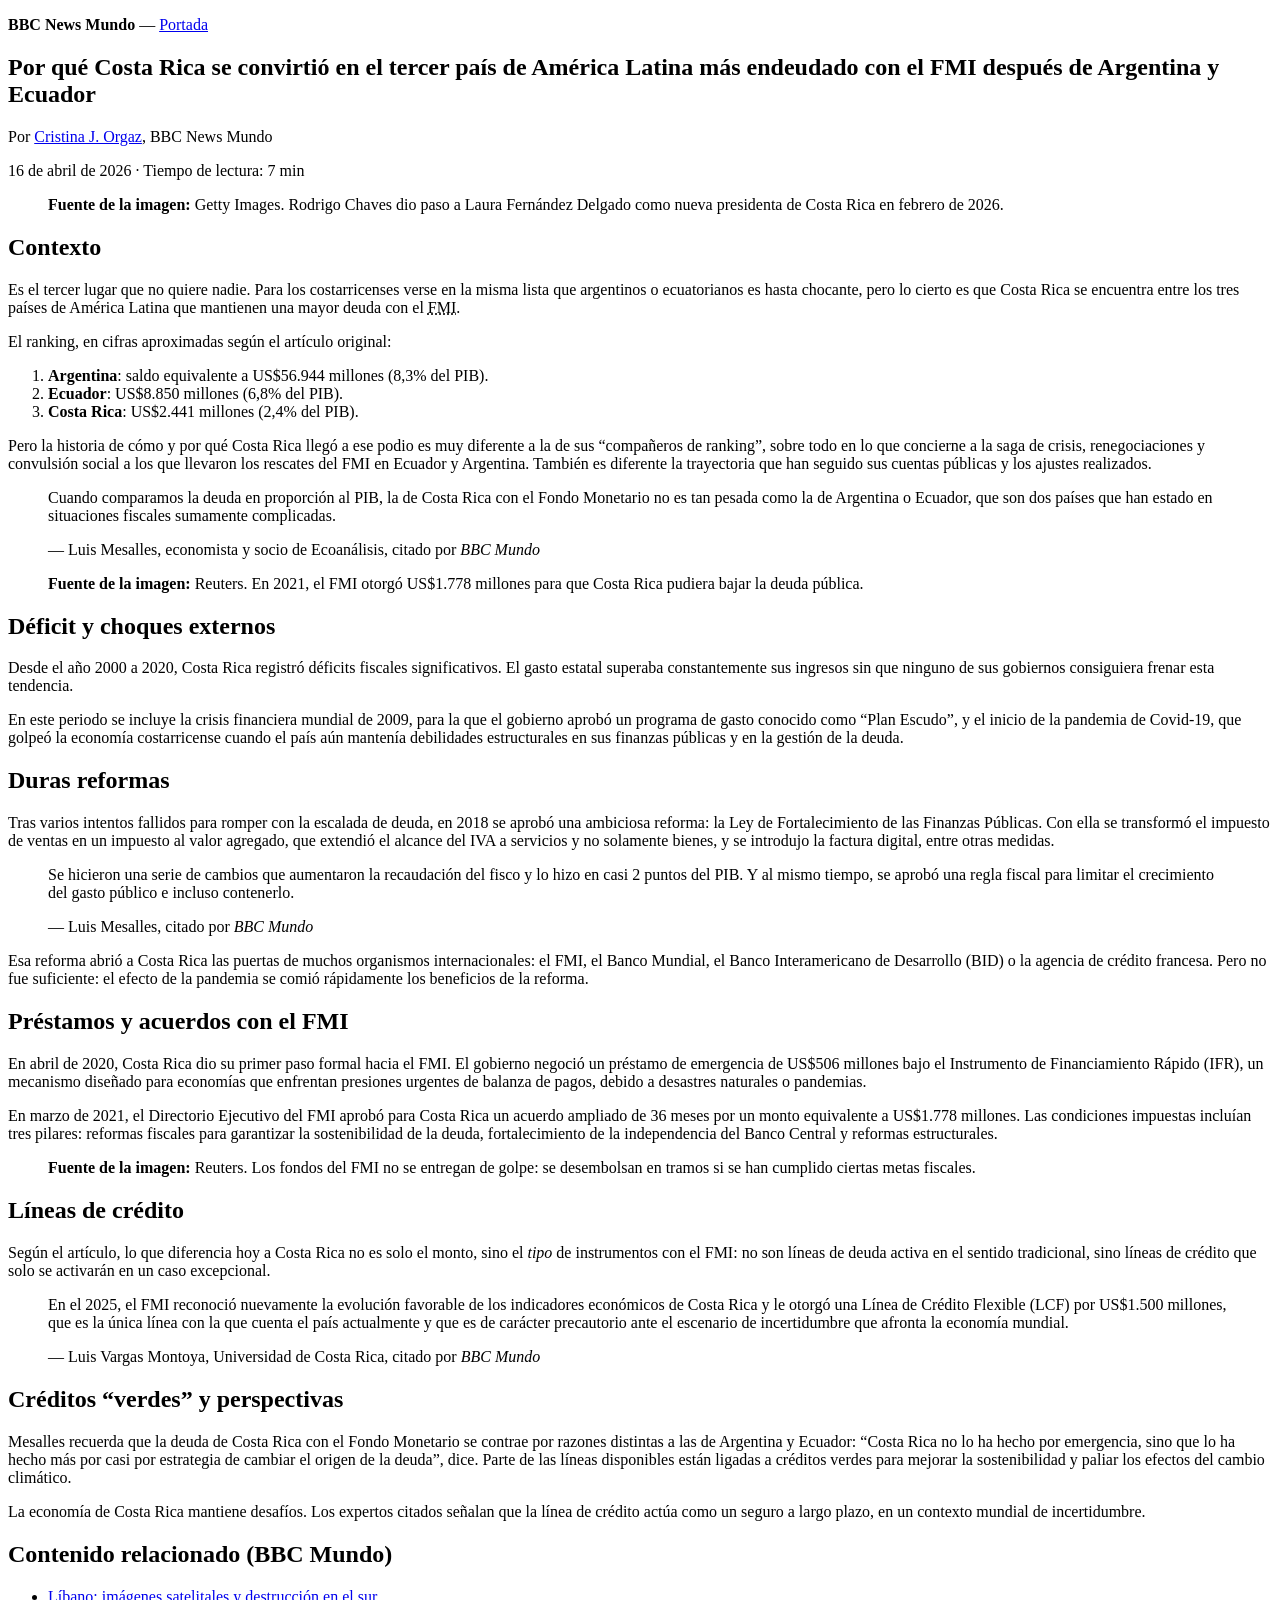
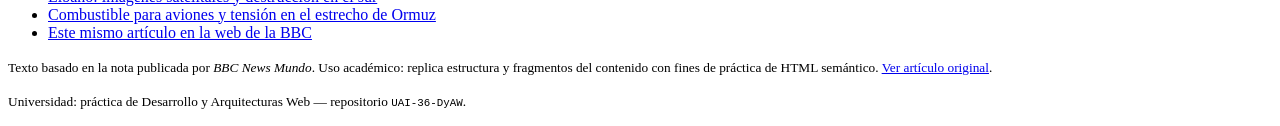
==== Clase 2 - Actividad/noticia.html @ ca41a6a3 "Mover noticia.html a la carpeta "Clase 2 - Actividad" y actualizar README. Made-with: Cursor" ====
<!DOCTYPE html>
<html lang="es">
<head>
  <meta charset="UTF-8">
  <meta name="viewport" content="width=device-width, initial-scale=1.0">
  <title>Por qué Costa Rica se convirtió en el tercer país de América Latina más endeudado con el FMI — BBC Mundo</title>
</head>
<body>

  <header>
    <p><strong>BBC News Mundo</strong> — <a href="https://www.bbc.com/mundo">Portada</a></p>
  </header>

  <main>
    <article>
      <header>
        <h1>Por qué Costa Rica se convirtió en el tercer país de América Latina más endeudado con el FMI después de Argentina y Ecuador</h1>

        <p>
          Por <a href="https://www.bbc.com/mundo/topics/c8d12n7e2ept">Cristina J. Orgaz</a>,
          <span>BBC News Mundo</span>
        </p>

        <p>
          <time datetime="2026-04-16">16 de abril de 2026</time>
          · Tiempo de lectura: 7 min
        </p>
      </header>

      <figure>
        <figcaption>
          <strong>Fuente de la imagen:</strong> Getty Images.
          Rodrigo Chaves dio paso a Laura Fernández Delgado como nueva presidenta de Costa Rica en febrero de 2026.
        </figcaption>
      </figure>

      <section aria-labelledby="titulo-contexto">
        <h2 id="titulo-contexto">Contexto</h2>

        <p>
          Es el tercer lugar que no quiere nadie. Para los costarricenses verse en la misma lista que argentinos o ecuatorianos es hasta chocante,
          pero lo cierto es que Costa Rica se encuentra entre los tres países de América Latina que mantienen una mayor deuda con el
          <abbr title="Fondo Monetario Internacional">FMI</abbr>.
        </p>

        <p>El ranking, en cifras aproximadas según el artículo original:</p>

        <ol>
          <li><strong>Argentina</strong>: saldo equivalente a US$56.944 millones (8,3% del PIB).</li>
          <li><strong>Ecuador</strong>: US$8.850 millones (6,8% del PIB).</li>
          <li><strong>Costa Rica</strong>: US$2.441 millones (2,4% del PIB).</li>
        </ol>

        <p>
          Pero la historia de cómo y por qué Costa Rica llegó a ese podio es muy diferente a la de sus “compañeros de ranking”,
          sobre todo en lo que concierne a la saga de crisis, renegociaciones y convulsión social a los que llevaron los rescates del FMI
          en Ecuador y Argentina. También es diferente la trayectoria que han seguido sus cuentas públicas y los ajustes realizados.
        </p>

        <blockquote cite="https://www.bbc.com/mundo/articles/cz0e9l8vg7jo">
          <p>
            Cuando comparamos la deuda en proporción al PIB, la de Costa Rica con el Fondo Monetario no es tan pesada como la de Argentina o Ecuador,
            que son dos países que han estado en situaciones fiscales sumamente complicadas.
          </p>
          <footer>— Luis Mesalles, economista y socio de Ecoanálisis, citado por <cite>BBC Mundo</cite></footer>
        </blockquote>
      </section>

      <figure>
        <figcaption>
          <strong>Fuente de la imagen:</strong> Reuters.
          En 2021, el FMI otorgó US$1.778 millones para que Costa Rica pudiera bajar la deuda pública.
        </figcaption>
      </figure>

      <section aria-labelledby="titulo-historia">
        <h2 id="titulo-historia">Déficit y choques externos</h2>

        <p>
          Desde el año 2000 a 2020, Costa Rica registró déficits fiscales significativos. El gasto estatal superaba constantemente sus ingresos
          sin que ninguno de sus gobiernos consiguiera frenar esta tendencia.
        </p>

        <p>
          En este periodo se incluye la crisis financiera mundial de 2009, para la que el gobierno aprobó un programa de gasto conocido como “Plan Escudo”,
          y el inicio de la pandemia de Covid-19, que golpeó la economía costarricense cuando el país aún mantenía debilidades estructurales
          en sus finanzas públicas y en la gestión de la deuda.
        </p>
      </section>

      <section aria-labelledby="titulo-reformas">
        <h2 id="titulo-reformas">Duras reformas</h2>

        <p>
          Tras varios intentos fallidos para romper con la escalada de deuda, en 2018 se aprobó una ambiciosa reforma: la Ley de Fortalecimiento de las Finanzas Públicas.
          Con ella se transformó el impuesto de ventas en un impuesto al valor agregado, que extendió el alcance del IVA a servicios y no solamente bienes,
          y se introdujo la factura digital, entre otras medidas.
        </p>

        <blockquote cite="https://www.bbc.com/mundo/articles/cz0e9l8vg7jo">
          <p>
            Se hicieron una serie de cambios que aumentaron la recaudación del fisco y lo hizo en casi 2 puntos del PIB.
            Y al mismo tiempo, se aprobó una regla fiscal para limitar el crecimiento del gasto público e incluso contenerlo.
          </p>
          <footer>— Luis Mesalles, citado por <cite>BBC Mundo</cite></footer>
        </blockquote>

        <p>
          Esa reforma abrió a Costa Rica las puertas de muchos organismos internacionales: el FMI, el Banco Mundial, el Banco Interamericano de Desarrollo (BID)
          o la agencia de crédito francesa. Pero no fue suficiente: el efecto de la pandemia se comió rápidamente los beneficios de la reforma.
        </p>
      </section>

      <section aria-labelledby="titulo-fmi">
        <h2 id="titulo-fmi">Préstamos y acuerdos con el FMI</h2>

        <p>
          En abril de 2020, Costa Rica dio su primer paso formal hacia el FMI. El gobierno negoció un préstamo de emergencia de US$506 millones bajo el
          Instrumento de Financiamiento Rápido (IFR), un mecanismo diseñado para economías que enfrentan presiones urgentes de balanza de pagos,
          debido a desastres naturales o pandemias.
        </p>

        <p>
          En marzo de 2021, el Directorio Ejecutivo del FMI aprobó para Costa Rica un acuerdo ampliado de 36 meses por un monto equivalente a US$1.778 millones.
          Las condiciones impuestas incluían tres pilares: reformas fiscales para garantizar la sostenibilidad de la deuda, fortalecimiento de la independencia
          del Banco Central y reformas estructurales.
        </p>

        <figure>
          <figcaption>
            <strong>Fuente de la imagen:</strong> Reuters.
            Los fondos del FMI no se entregan de golpe: se desembolsan en tramos si se han cumplido ciertas metas fiscales.
          </figcaption>
        </figure>
      </section>

      <section aria-labelledby="titulo-lineas">
        <h2 id="titulo-lineas">Líneas de crédito</h2>

        <p>
          Según el artículo, lo que diferencia hoy a Costa Rica no es solo el monto, sino el <em>tipo</em> de instrumentos con el FMI:
          no son líneas de deuda activa en el sentido tradicional, sino líneas de crédito que solo se activarán en un caso excepcional.
        </p>

        <blockquote cite="https://www.bbc.com/mundo/articles/cz0e9l8vg7jo">
          <p>
            En el 2025, el FMI reconoció nuevamente la evolución favorable de los indicadores económicos de Costa Rica y le otorgó una Línea de Crédito Flexible (LCF)
            por US$1.500 millones, que es la única línea con la que cuenta el país actualmente y que es de carácter precautorio ante el escenario de incertidumbre
            que afronta la economía mundial.
          </p>
          <footer>— Luis Vargas Montoya, Universidad de Costa Rica, citado por <cite>BBC Mundo</cite></footer>
        </blockquote>
      </section>

      <section aria-labelledby="titulo-verdes">
        <h2 id="titulo-verdes">Créditos “verdes” y perspectivas</h2>

        <p>
          Mesalles recuerda que la deuda de Costa Rica con el Fondo Monetario se contrae por razones distintas a las de Argentina y Ecuador:
          “Costa Rica no lo ha hecho por emergencia, sino que lo ha hecho más por casi por estrategia de cambiar el origen de la deuda”, dice.
          Parte de las líneas disponibles están ligadas a créditos verdes para mejorar la sostenibilidad y paliar los efectos del cambio climático.
        </p>

        <p>
          La economía de Costa Rica mantiene desafíos. Los expertos citados señalan que la línea de crédito actúa como un seguro a largo plazo,
          en un contexto mundial de incertidumbre.
        </p>
      </section>

      <aside aria-labelledby="titulo-relacionado">
        <h2 id="titulo-relacionado">Contenido relacionado (BBC Mundo)</h2>
        <nav aria-label="Artículos relacionados">
          <ul>
            <li><a href="https://www.bbc.com/mundo/articles/cd0rpdp0rdyo">Líbano: imágenes satelitales y destrucción en el sur</a></li>
            <li><a href="https://www.bbc.com/mundo/articles/cr51p765g8lo">Combustible para aviones y tensión en el estrecho de Ormuz</a></li>
            <li><a href="https://www.bbc.com/mundo/articles/cz0e9l8vg7jo">Este mismo artículo en la web de la BBC</a></li>
          </ul>
        </nav>
      </aside>

      <footer>
        <p>
          <small>
            Texto basado en la nota publicada por <cite>BBC News Mundo</cite>.
            Uso académico: replica estructura y fragmentos del contenido con fines de práctica de HTML semántico.
            <a href="https://www.bbc.com/mundo/articles/cz0e9l8vg7jo">Ver artículo original</a>.
          </small>
        </p>
      </footer>
    </article>
  </main>

  <footer>
    <p><small>Universidad: práctica de Desarrollo y Arquitecturas Web — repositorio <code>UAI-36-DyAW</code>.</small></p>
  </footer>

</body>
</html>
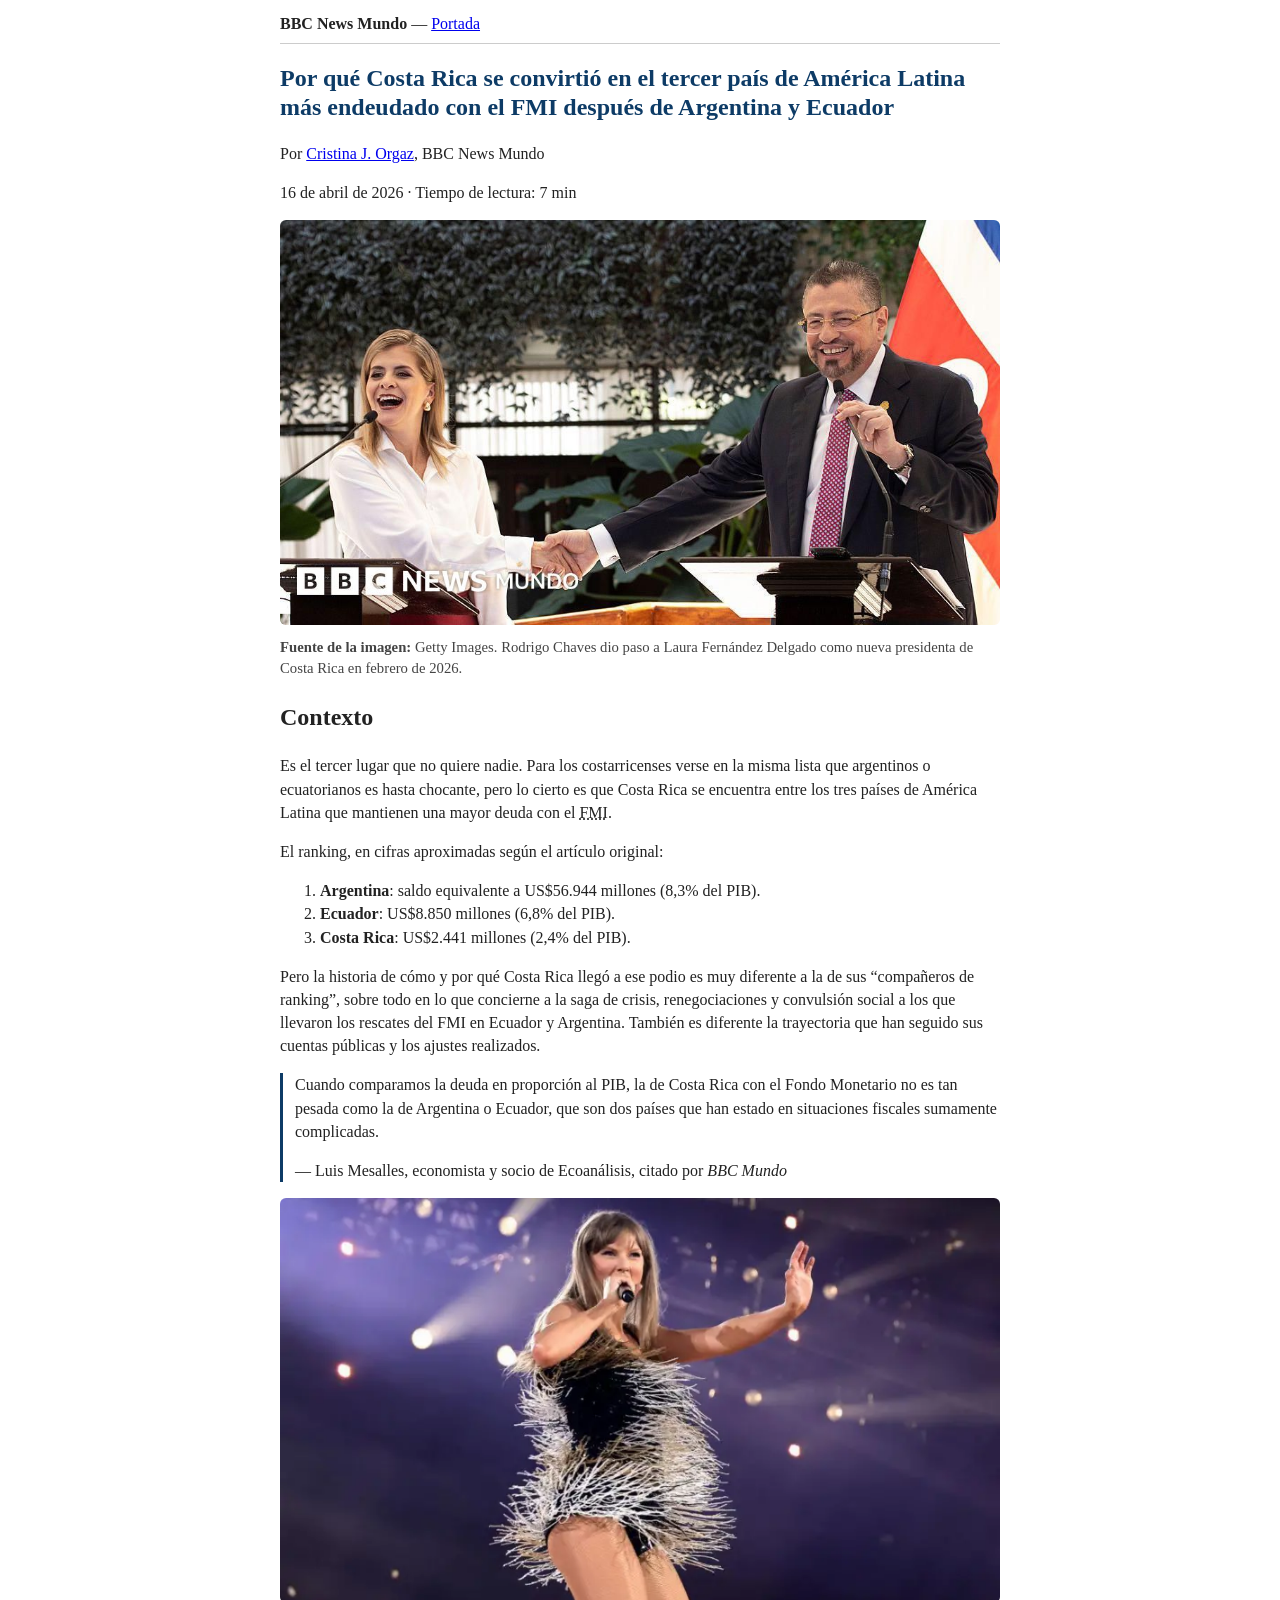
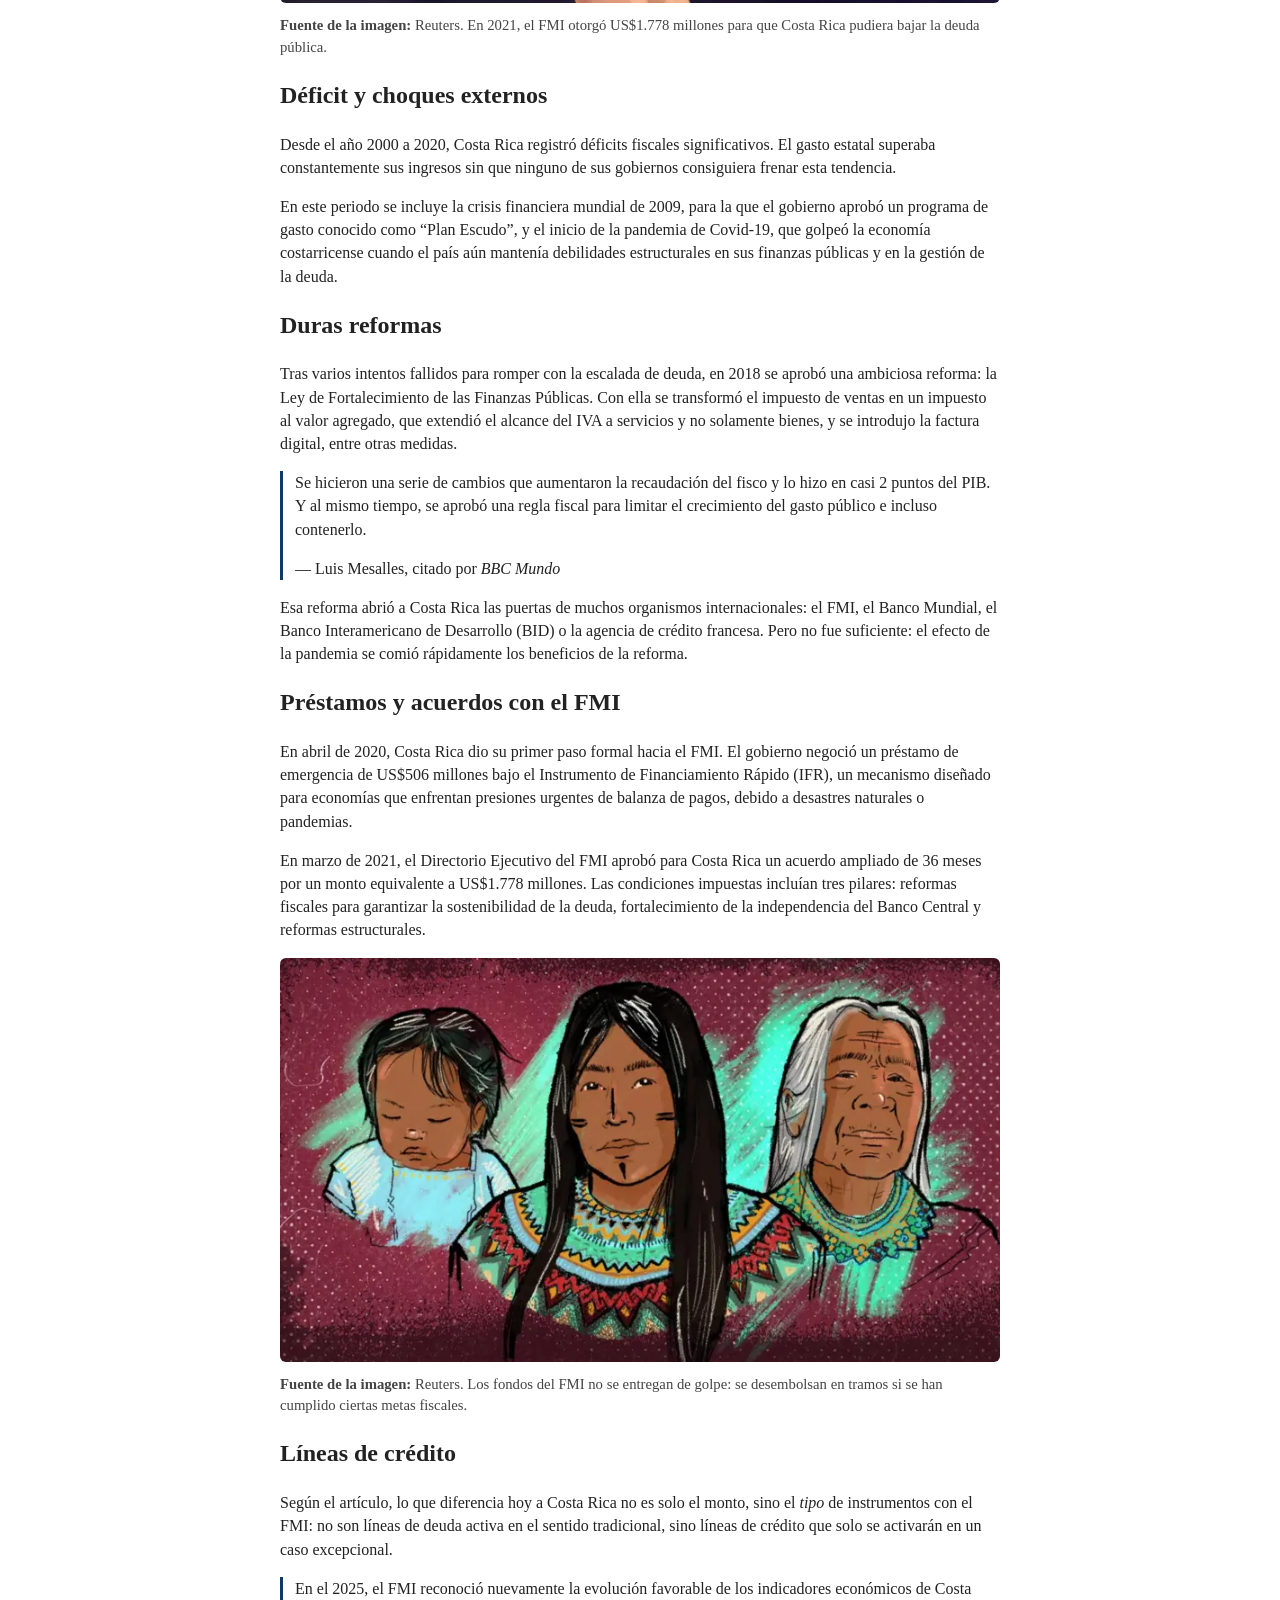
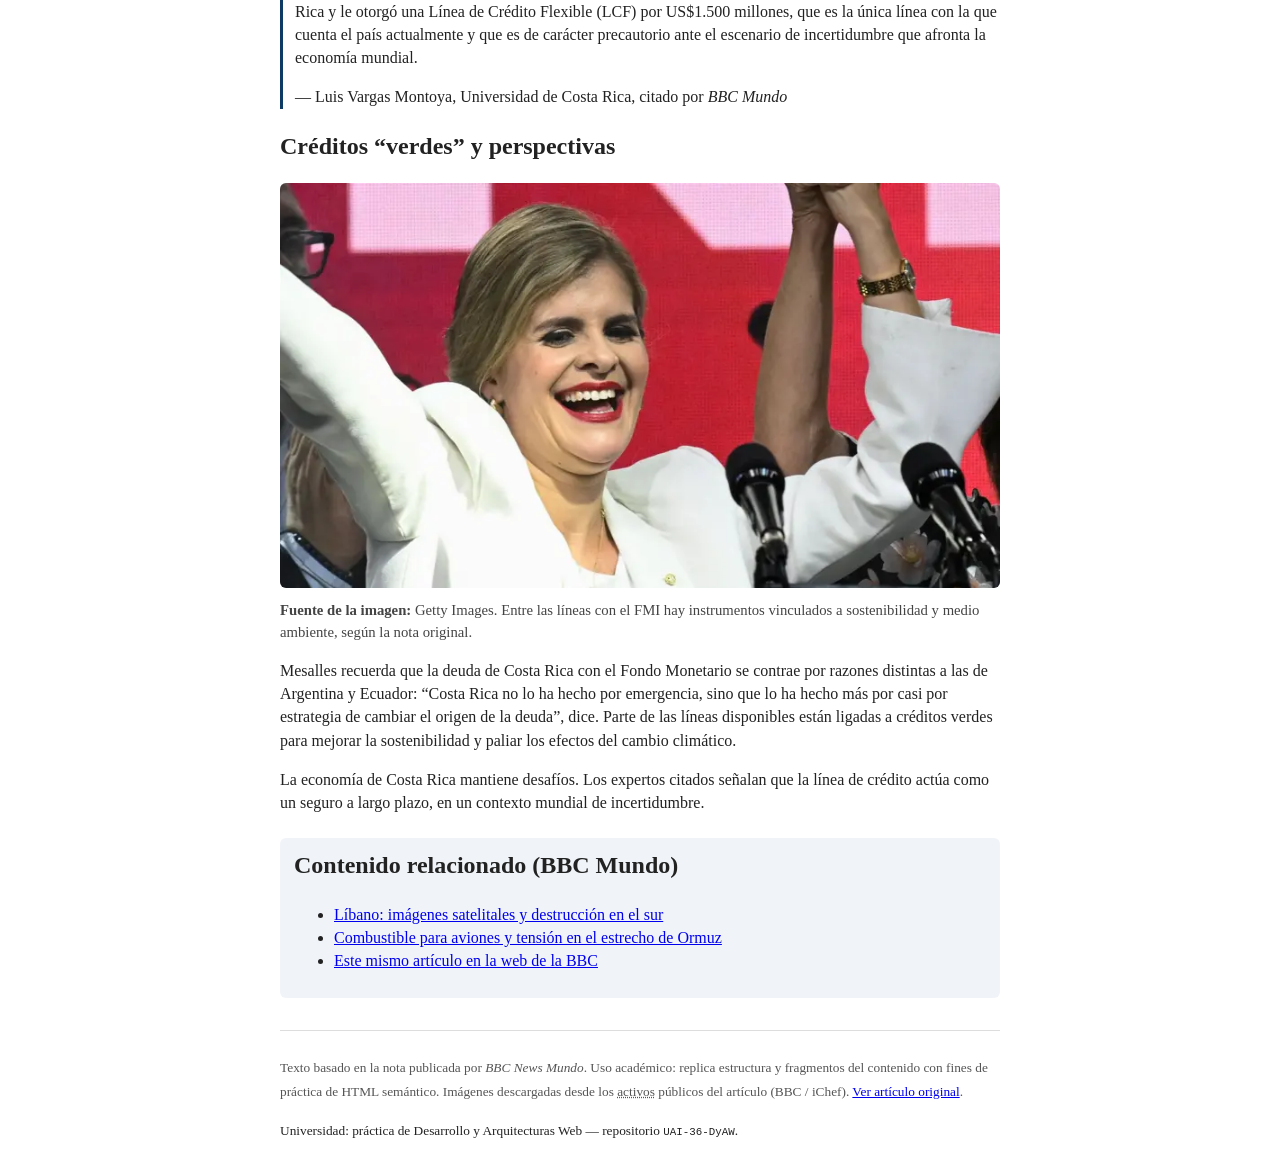
==== commit 0bf957d2: "Noticia: carpeta img con fotos BBC, img en figure y estilos mínimos. Made-with: Cursor" ====
--- a/Clase 2 - Actividad/noticia.html
+++ b/Clase 2 - Actividad/noticia.html
@@ -5,16 +5,16 @@
   <meta name="viewport" content="width=device-width, initial-scale=1.0">
   <title>Por qué Costa Rica se convirtió en el tercer país de América Latina más endeudado con el FMI — BBC Mundo</title>
 </head>
-<body>
-
-  <header>
-    <p><strong>BBC News Mundo</strong> — <a href="https://www.bbc.com/mundo">Portada</a></p>
+<body style="max-width:720px; margin:0 auto; padding:12px; font-family:Georgia,serif; line-height:1.45; color:#222;">
+
+  <header style="border-bottom:1px solid #ccc; padding-bottom:8px; margin-bottom:12px;">
+    <p style="margin:0;"><strong>BBC News Mundo</strong> — <a href="https://www.bbc.com/mundo">Portada</a></p>
   </header>
 
   <main>
     <article>
       <header>
-        <h1>Por qué Costa Rica se convirtió en el tercer país de América Latina más endeudado con el FMI después de Argentina y Ecuador</h1>
+        <h1 style="color:#0d3b66; line-height:1.2;">Por qué Costa Rica se convirtió en el tercer país de América Latina más endeudado con el FMI después de Argentina y Ecuador</h1>
 
         <p>
           Por <a href="https://www.bbc.com/mundo/topics/c8d12n7e2ept">Cristina J. Orgaz</a>,
@@ -27,8 +27,9 @@
         </p>
       </header>
 
-      <figure>
-        <figcaption>
+      <figure style="margin:1rem 0;">
+        <img src="img/01-principal.jpg" alt="Rodrigo Chaves y Laura Fernández Delgado, autoridades de Costa Rica" width="720" style="max-width:100%; height:auto; border-radius:6px;">
+        <figcaption style="font-size:0.92em; color:#444; margin-top:6px;">
           <strong>Fuente de la imagen:</strong> Getty Images.
           Rodrigo Chaves dio paso a Laura Fernández Delgado como nueva presidenta de Costa Rica en febrero de 2026.
         </figcaption>
@@ -57,7 +58,7 @@
           en Ecuador y Argentina. También es diferente la trayectoria que han seguido sus cuentas públicas y los ajustes realizados.
         </p>
 
-        <blockquote cite="https://www.bbc.com/mundo/articles/cz0e9l8vg7jo">
+        <blockquote cite="https://www.bbc.com/mundo/articles/cz0e9l8vg7jo" style="border-left:3px solid #0d3b66; padding-left:12px; margin:1rem 0;">
           <p>
             Cuando comparamos la deuda en proporción al PIB, la de Costa Rica con el Fondo Monetario no es tan pesada como la de Argentina o Ecuador,
             que son dos países que han estado en situaciones fiscales sumamente complicadas.
@@ -66,8 +67,9 @@
         </blockquote>
       </section>
 
-      <figure>
-        <figcaption>
+      <figure style="margin:1rem 0;">
+        <img src="img/02-acuerdo-fmi.webp" alt="Edificio del Fondo Monetario Internacional en Washington" width="800" style="max-width:100%; height:auto; border-radius:6px;">
+        <figcaption style="font-size:0.92em; color:#444; margin-top:6px;">
           <strong>Fuente de la imagen:</strong> Reuters.
           En 2021, el FMI otorgó US$1.778 millones para que Costa Rica pudiera bajar la deuda pública.
         </figcaption>
@@ -97,7 +99,7 @@
           y se introdujo la factura digital, entre otras medidas.
         </p>
 
-        <blockquote cite="https://www.bbc.com/mundo/articles/cz0e9l8vg7jo">
+        <blockquote cite="https://www.bbc.com/mundo/articles/cz0e9l8vg7jo" style="border-left:3px solid #0d3b66; padding-left:12px; margin:1rem 0;">
           <p>
             Se hicieron una serie de cambios que aumentaron la recaudación del fisco y lo hizo en casi 2 puntos del PIB.
             Y al mismo tiempo, se aprobó una regla fiscal para limitar el crecimiento del gasto público e incluso contenerlo.
@@ -126,8 +128,9 @@
           del Banco Central y reformas estructurales.
         </p>
 
-        <figure>
-          <figcaption>
+        <figure style="margin:1rem 0;">
+          <img src="img/03-desembolsos.webp" alt="Fachada con logos del FMI y del Banco Mundial" width="800" style="max-width:100%; height:auto; border-radius:6px;">
+          <figcaption style="font-size:0.92em; color:#444; margin-top:6px;">
             <strong>Fuente de la imagen:</strong> Reuters.
             Los fondos del FMI no se entregan de golpe: se desembolsan en tramos si se han cumplido ciertas metas fiscales.
           </figcaption>
@@ -142,7 +145,7 @@
           no son líneas de deuda activa en el sentido tradicional, sino líneas de crédito que solo se activarán en un caso excepcional.
         </p>
 
-        <blockquote cite="https://www.bbc.com/mundo/articles/cz0e9l8vg7jo">
+        <blockquote cite="https://www.bbc.com/mundo/articles/cz0e9l8vg7jo" style="border-left:3px solid #0d3b66; padding-left:12px; margin:1rem 0;">
           <p>
             En el 2025, el FMI reconoció nuevamente la evolución favorable de los indicadores económicos de Costa Rica y le otorgó una Línea de Crédito Flexible (LCF)
             por US$1.500 millones, que es la única línea con la que cuenta el país actualmente y que es de carácter precautorio ante el escenario de incertidumbre
@@ -155,6 +158,14 @@
       <section aria-labelledby="titulo-verdes">
         <h2 id="titulo-verdes">Créditos “verdes” y perspectivas</h2>
 
+        <figure style="margin:1rem 0;">
+          <img src="img/04-medio-ambiente.webp" alt="Paisaje natural con vegetación, alusión a finanzas sostenibles y medio ambiente" width="800" style="max-width:100%; height:auto; border-radius:6px;">
+          <figcaption style="font-size:0.92em; color:#444; margin-top:6px;">
+            <strong>Fuente de la imagen:</strong> Getty Images.
+            Entre las líneas con el FMI hay instrumentos vinculados a sostenibilidad y medio ambiente, según la nota original.
+          </figcaption>
+        </figure>
+
         <p>
           Mesalles recuerda que la deuda de Costa Rica con el Fondo Monetario se contrae por razones distintas a las de Argentina y Ecuador:
           “Costa Rica no lo ha hecho por emergencia, sino que lo ha hecho más por casi por estrategia de cambiar el origen de la deuda”, dice.
@@ -167,8 +178,8 @@
         </p>
       </section>
 
-      <aside aria-labelledby="titulo-relacionado">
-        <h2 id="titulo-relacionado">Contenido relacionado (BBC Mundo)</h2>
+      <aside aria-labelledby="titulo-relacionado" style="background:#f0f4f8; padding:10px 14px; border-radius:6px; margin-top:1.5rem;">
+        <h2 id="titulo-relacionado" style="margin-top:0;">Contenido relacionado (BBC Mundo)</h2>
         <nav aria-label="Artículos relacionados">
           <ul>
             <li><a href="https://www.bbc.com/mundo/articles/cd0rpdp0rdyo">Líbano: imágenes satelitales y destrucción en el sur</a></li>
@@ -178,11 +189,12 @@
         </nav>
       </aside>
 
-      <footer>
-        <p>
-          <small>
+      <footer style="margin-top:2rem; padding-top:8px; border-top:1px solid #ddd;">
+        <p>
+          <small style="color:#555;">
             Texto basado en la nota publicada por <cite>BBC News Mundo</cite>.
             Uso académico: replica estructura y fragmentos del contenido con fines de práctica de HTML semántico.
+            Imágenes descargadas desde los <abbr title="Recursos asociados al artículo en BBC">activos</abbr> públicos del artículo (BBC / iChef).
             <a href="https://www.bbc.com/mundo/articles/cz0e9l8vg7jo">Ver artículo original</a>.
           </small>
         </p>
